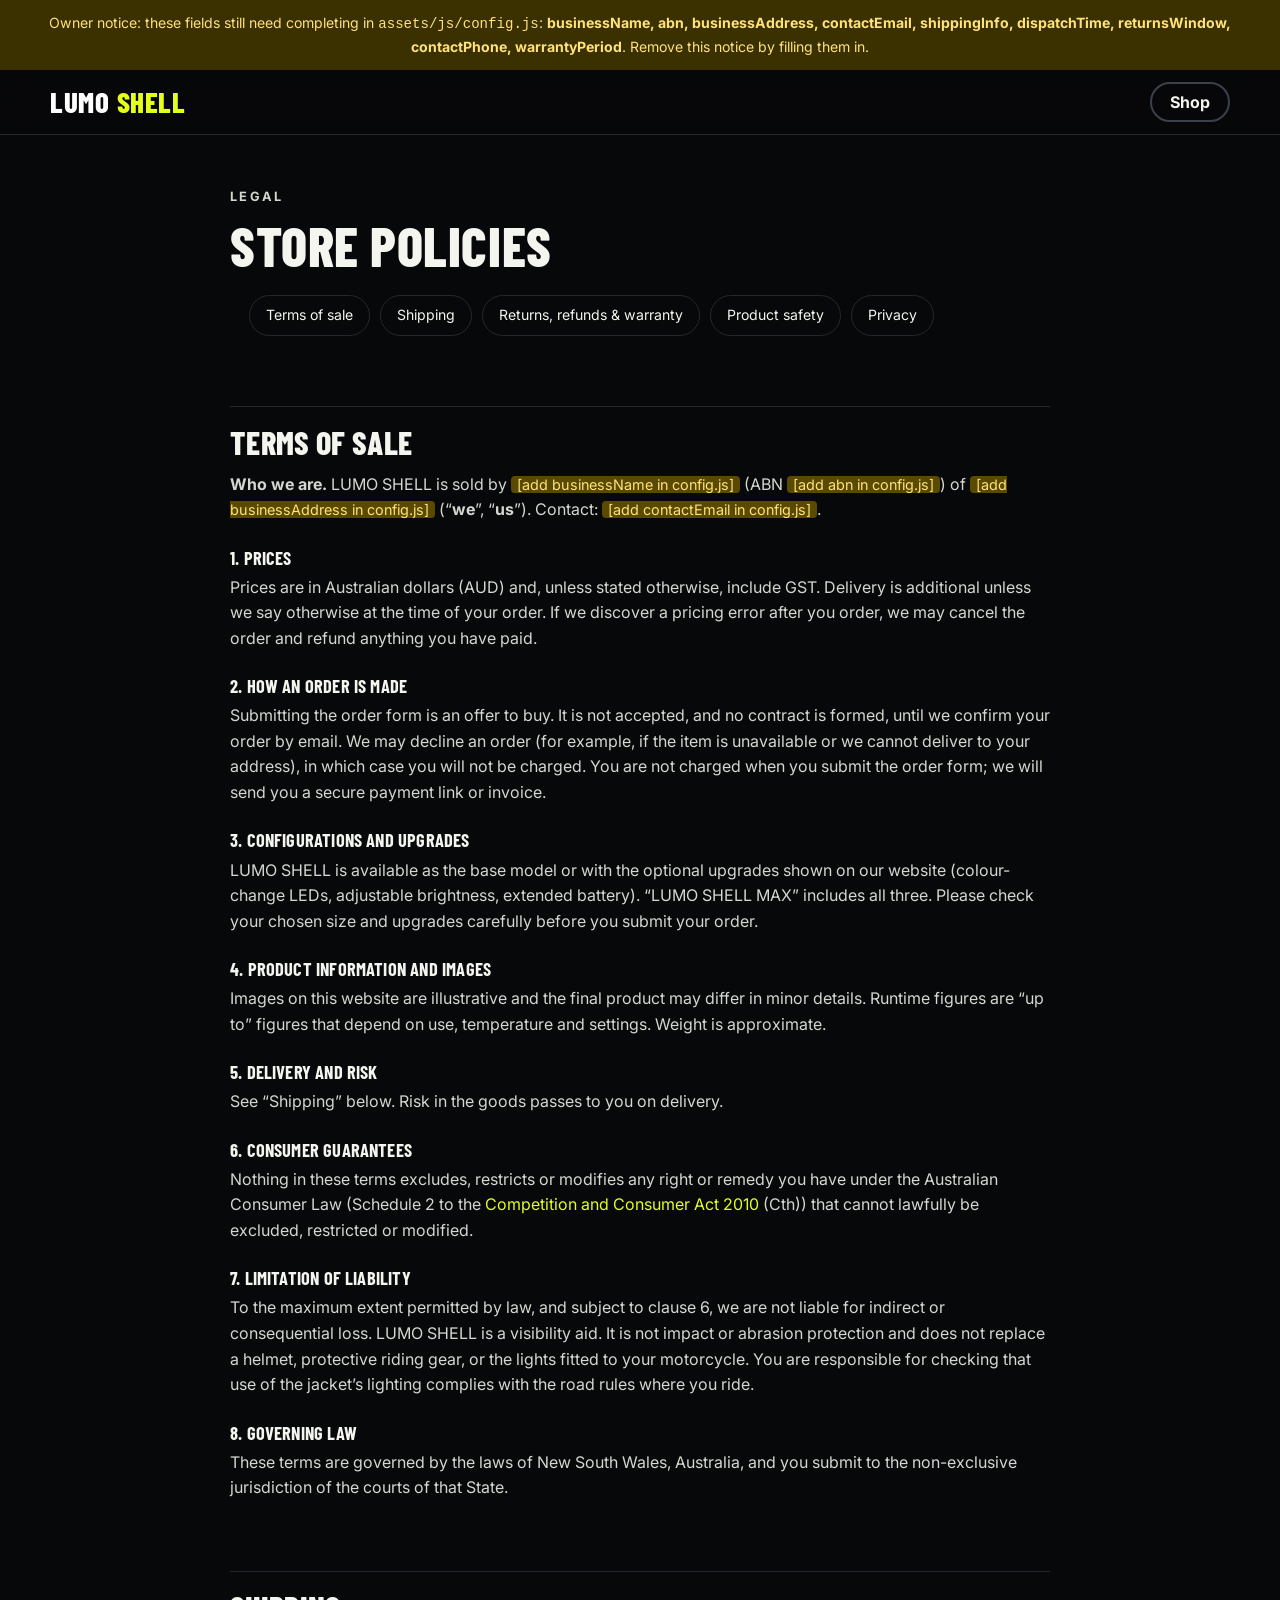
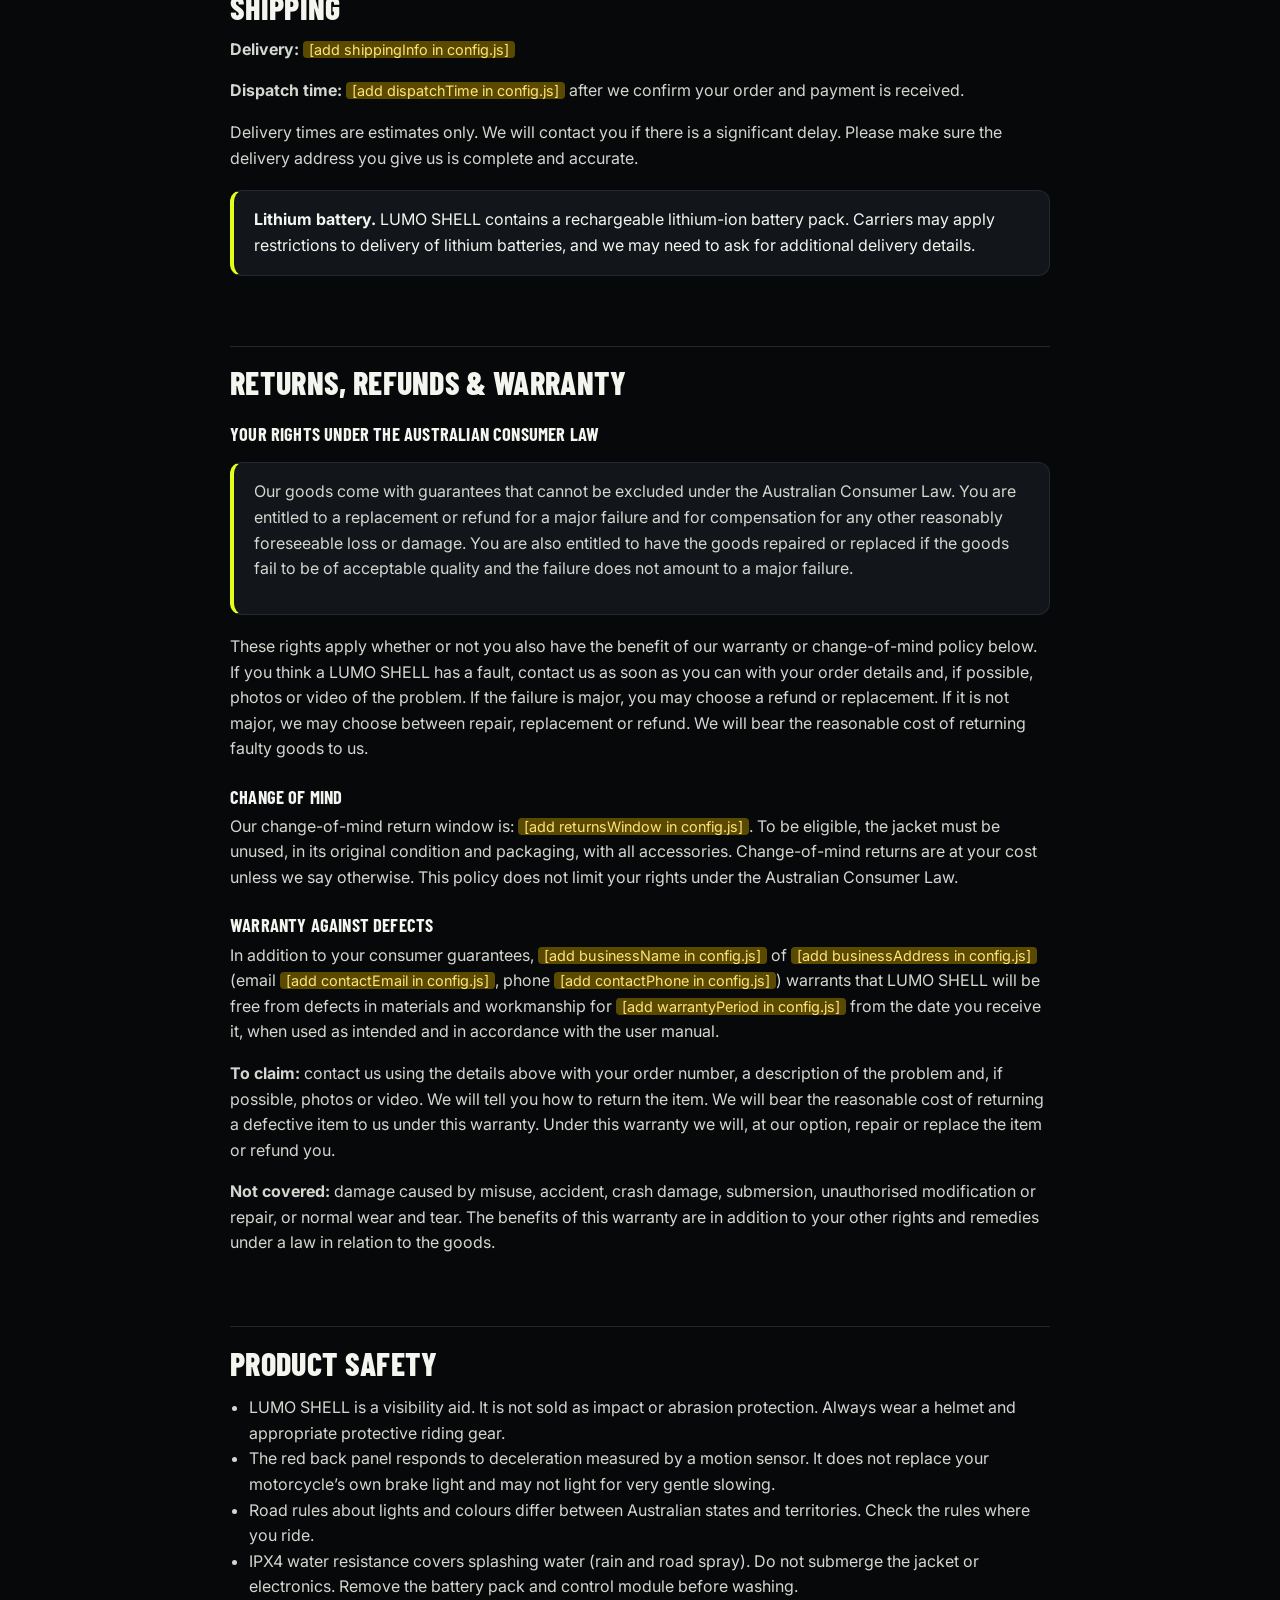
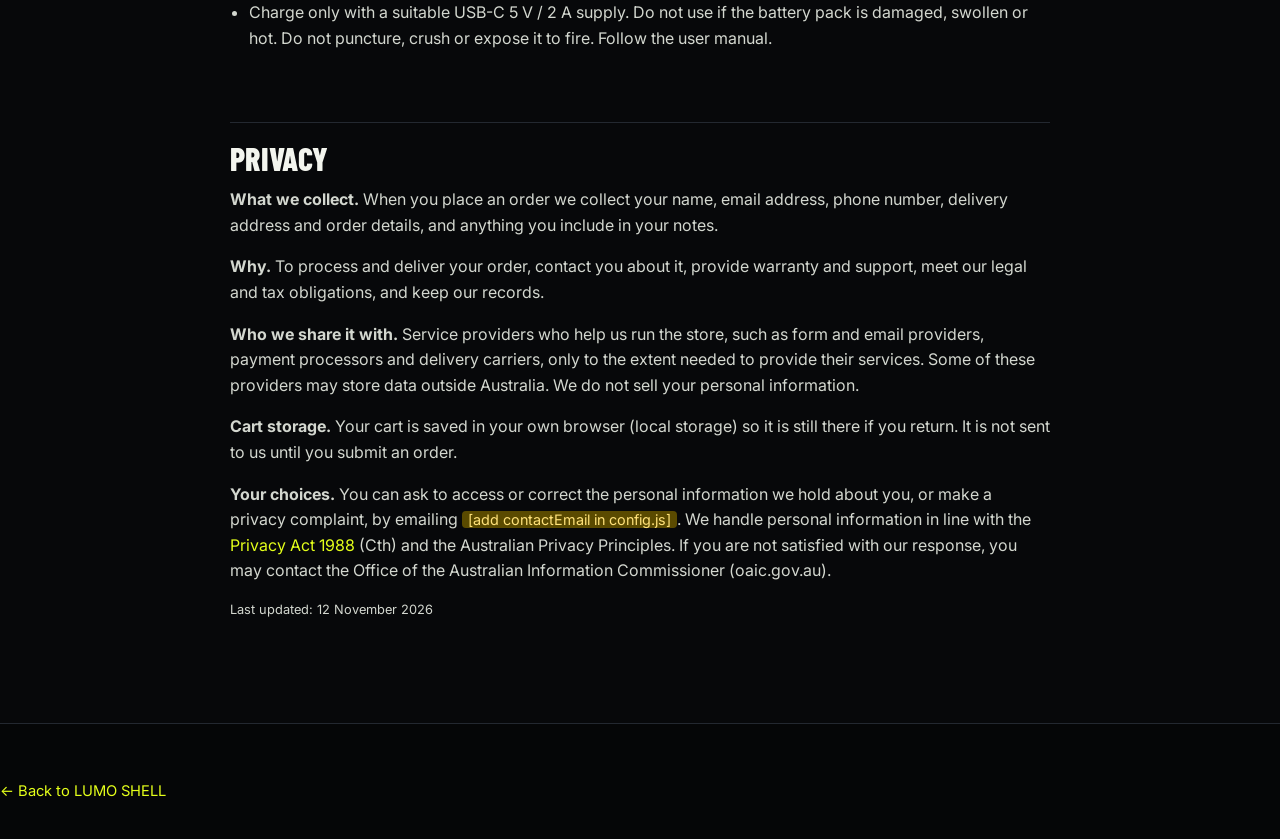
==== policies.html @ 3ea58b58 "Add LUMO SHELL storefront website Static site with hero, interactive brake-light demo, LED zone guid" ====
<!doctype html>
<html lang="en-AU">
<head>
  <meta charset="utf-8">
  <meta name="viewport" content="width=device-width, initial-scale=1">
  <title>Policies — LUMO SHELL</title>
  <meta name="description" content="Terms of sale, shipping, returns and warranty, and privacy policy for LUMO SHELL.">
  <meta name="theme-color" content="#07080a">
  <link rel="icon" href="data:image/svg+xml,%3Csvg xmlns='http://www.w3.org/2000/svg' viewBox='0 0 64 64'%3E%3Crect width='64' height='64' rx='14' fill='%2307080a'/%3E%3Cpath d='M20 12v32h24' fill='none' stroke='%23e4ff1a' stroke-width='9' stroke-linecap='square'/%3E%3C/svg%3E">
  <link rel="preconnect" href="https://fonts.googleapis.com">
  <link rel="preconnect" href="https://fonts.gstatic.com" crossorigin>
  <link href="https://fonts.googleapis.com/css2?family=Barlow+Condensed:wght@600;700;800&family=Inter:wght@400;500;600;700&display=swap" rel="stylesheet">
  <link rel="stylesheet" href="assets/css/style.css">
</head>
<body>
<!--
  OWNER NOTE (not shown to customers):
  These policies are a plain-English draft written to align with the Australian Consumer Law.
  Fill the highlighted fields in assets/js/config.js, then have a lawyer review them against your
  actual business (entity type, location, fulfilment, warranty, privacy obligations) before launch.
-->
<div class="draft-banner" id="draftBanner" hidden>
  Owner notice: these fields still need completing in <code>assets/js/config.js</code>: <strong id="draftList"></strong>. Remove this notice by filling them in.
</div>

<header class="site-header">
  <div class="wrap bar">
    <a class="logo" href="index.html" aria-label="LUMO SHELL home">LUMO<span>SHELL</span></a>
    <div class="bar-actions"><a class="btn btn-ghost" style="padding:10px 18px" href="index.html#models">Shop</a></div>
  </div>
</header>

<main class="doc">
  <div class="wrap narrow">
    <p class="eyebrow">Legal</p>
    <h1>Store policies</h1>
    <ul class="toc">
      <li><a href="#terms">Terms of sale</a></li>
      <li><a href="#shipping">Shipping</a></li>
      <li><a href="#returns">Returns, refunds &amp; warranty</a></li>
      <li><a href="#safety">Product safety</a></li>
      <li><a href="#privacy">Privacy</a></li>
    </ul>

    <!-- TERMS -------------------------------------------------------- -->
    <h2 id="terms">Terms of sale</h2>
    <p><strong>Who we are.</strong> LUMO SHELL is sold by <span data-cfg="businessName"></span> (ABN <span data-cfg="abn"></span>) of <span data-cfg="businessAddress"></span> (“<strong>we</strong>”, “<strong>us</strong>”). Contact: <span data-cfg="contactEmail"></span>.</p>

    <h3>1. Prices</h3>
    <p>Prices are in Australian dollars (AUD) and, unless stated otherwise, include GST. Delivery is additional unless we say otherwise at the time of your order. If we discover a pricing error after you order, we may cancel the order and refund anything you have paid.</p>

    <h3>2. How an order is made</h3>
    <p>Submitting the order form is an offer to buy. It is not accepted, and no contract is formed, until we confirm your order by email. We may decline an order (for example, if the item is unavailable or we cannot deliver to your address), in which case you will not be charged. You are not charged when you submit the order form; we will send you a secure payment link or invoice.</p>

    <h3>3. Configurations and upgrades</h3>
    <p>LUMO SHELL is available as the base model or with the optional upgrades shown on our website (colour-change LEDs, adjustable brightness, extended battery). “LUMO SHELL MAX” includes all three. Please check your chosen size and upgrades carefully before you submit your order.</p>

    <h3>4. Product information and images</h3>
    <p>Images on this website are illustrative and the final product may differ in minor details. Runtime figures are “up to” figures that depend on use, temperature and settings. Weight is approximate.</p>

    <h3>5. Delivery and risk</h3>
    <p>See “Shipping” below. Risk in the goods passes to you on delivery.</p>

    <h3>6. Consumer guarantees</h3>
    <p>Nothing in these terms excludes, restricts or modifies any right or remedy you have under the Australian Consumer Law (Schedule 2 to the <em>Competition and Consumer Act 2010</em> (Cth)) that cannot lawfully be excluded, restricted or modified.</p>

    <h3>7. Limitation of liability</h3>
    <p>To the maximum extent permitted by law, and subject to clause 6, we are not liable for indirect or consequential loss. LUMO SHELL is a visibility aid. It is not impact or abrasion protection and does not replace a helmet, protective riding gear, or the lights fitted to your motorcycle. You are responsible for checking that use of the jacket’s lighting complies with the road rules where you ride.</p>

    <h3>8. Governing law</h3>
    <p>These terms are governed by the laws of New South Wales, Australia, and you submit to the non-exclusive jurisdiction of the courts of that State.</p>

    <!-- SHIPPING ----------------------------------------------------- -->
    <h2 id="shipping">Shipping</h2>
    <p><strong>Delivery:</strong> <span data-cfg="shippingInfo"></span></p>
    <p><strong>Dispatch time:</strong> <span data-cfg="dispatchTime"></span> after we confirm your order and payment is received.</p>
    <p>Delivery times are estimates only. We will contact you if there is a significant delay. Please make sure the delivery address you give us is complete and accurate.</p>
    <div class="callout"><strong>Lithium battery.</strong> LUMO SHELL contains a rechargeable lithium-ion battery pack. Carriers may apply restrictions to delivery of lithium batteries, and we may need to ask for additional delivery details.</div>

    <!-- RETURNS ------------------------------------------------------ -->
    <h2 id="returns">Returns, refunds &amp; warranty</h2>

    <h3>Your rights under the Australian Consumer Law</h3>
    <div class="callout">
      <p>Our goods come with guarantees that cannot be excluded under the Australian Consumer Law. You are entitled to a replacement or refund for a major failure and for compensation for any other reasonably foreseeable loss or damage. You are also entitled to have the goods repaired or replaced if the goods fail to be of acceptable quality and the failure does not amount to a major failure.</p>
    </div>
    <p>These rights apply whether or not you also have the benefit of our warranty or change-of-mind policy below. If you think a LUMO SHELL has a fault, contact us as soon as you can with your order details and, if possible, photos or video of the problem. If the failure is major, you may choose a refund or replacement. If it is not major, we may choose between repair, replacement or refund. We will bear the reasonable cost of returning faulty goods to us.</p>

    <h3>Change of mind</h3>
    <p>Our change-of-mind return window is: <span data-cfg="returnsWindow"></span>. To be eligible, the jacket must be unused, in its original condition and packaging, with all accessories. Change-of-mind returns are at your cost unless we say otherwise. This policy does not limit your rights under the Australian Consumer Law.</p>

    <h3>Warranty against defects</h3>
    <p>In addition to your consumer guarantees, <span data-cfg="businessName"></span> of <span data-cfg="businessAddress"></span> (email <span data-cfg="contactEmail"></span>, phone <span data-cfg="contactPhone"></span>) warrants that LUMO SHELL will be free from defects in materials and workmanship for <span data-cfg="warrantyPeriod"></span> from the date you receive it, when used as intended and in accordance with the user manual.</p>
    <p><strong>To claim:</strong> contact us using the details above with your order number, a description of the problem and, if possible, photos or video. We will tell you how to return the item. We will bear the reasonable cost of returning a defective item to us under this warranty. Under this warranty we will, at our option, repair or replace the item or refund you.</p>
    <p><strong>Not covered:</strong> damage caused by misuse, accident, crash damage, submersion, unauthorised modification or repair, or normal wear and tear. The benefits of this warranty are in addition to your other rights and remedies under a law in relation to the goods.</p>

    <!-- SAFETY ------------------------------------------------------- -->
    <h2 id="safety">Product safety</h2>
    <ul>
      <li>LUMO SHELL is a visibility aid. It is not sold as impact or abrasion protection. Always wear a helmet and appropriate protective riding gear.</li>
      <li>The red back panel responds to deceleration measured by a motion sensor. It does not replace your motorcycle’s own brake light and may not light for very gentle slowing.</li>
      <li>Road rules about lights and colours differ between Australian states and territories. Check the rules where you ride.</li>
      <li>IPX4 water resistance covers splashing water (rain and road spray). Do not submerge the jacket or electronics. Remove the battery pack and control module before washing.</li>
      <li>Charge only with a suitable USB-C 5 V / 2 A supply. Do not use if the battery pack is damaged, swollen or hot. Do not puncture, crush or expose it to fire. Follow the user manual.</li>
    </ul>

    <!-- PRIVACY ------------------------------------------------------ -->
    <h2 id="privacy">Privacy</h2>
    <p><strong>What we collect.</strong> When you place an order we collect your name, email address, phone number, delivery address and order details, and anything you include in your notes.</p>
    <p><strong>Why.</strong> To process and deliver your order, contact you about it, provide warranty and support, meet our legal and tax obligations, and keep our records.</p>
    <p><strong>Who we share it with.</strong> Service providers who help us run the store, such as form and email providers, payment processors and delivery carriers, only to the extent needed to provide their services. Some of these providers may store data outside Australia. We do not sell your personal information.</p>
    <p><strong>Cart storage.</strong> Your cart is saved in your own browser (local storage) so it is still there if you return. It is not sent to us until you submit an order.</p>
    <p><strong>Your choices.</strong> You can ask to access or correct the personal information we hold about you, or make a privacy complaint, by emailing <span data-cfg="contactEmail"></span>. We handle personal information in line with the <em>Privacy Act 1988</em> (Cth) and the Australian Privacy Principles. If you are not satisfied with our response, you may contact the Office of the Australian Information Commissioner (oaic.gov.au).</p>
    <p class="fineprint">Last updated: 12 November 2026</p>
  </div>
</main>

<footer class="site-footer">
  <div class="wrap legal" style="border:0;margin:0;padding-top:0">
    <p><a href="index.html" style="display:inline;color:var(--fluoro)">← Back to LUMO SHELL</a></p>
  </div>
</footer>

<script src="assets/js/config.js"></script>
<script src="assets/js/policies.js"></script>
</body>
</html>
---- assets/css/style.css ----
/* LUMO SHELL — dark, fluoro-yellow brand */
:root {
  --bg: #07080a;
  --bg-2: #0d0f12;
  --surface: #12151a;
  --line: #232830;
  --text: #f3f5ee;
  --muted: #a0a7b0;
  --fluoro: #e4ff1a;
  --fluoro-dim: #b9d000;
  --brake: #ff3030;
  --radius: 14px;
  --wrap: 1180px;
  --display: 'Barlow Condensed', 'Arial Narrow', Impact, sans-serif;
  --body: 'Inter', system-ui, -apple-system, 'Segoe UI', Roboto, sans-serif;
  color-scheme: dark;
}
*, *::before, *::after { box-sizing: border-box; }
html { scroll-behavior: smooth; scroll-padding-top: 76px; }
@media (prefers-reduced-motion: reduce) { html { scroll-behavior: auto; } *, *::before, *::after { animation: none !important; transition: none !important; } }
body { margin: 0; background: var(--bg); color: var(--text); font: 400 16px/1.6 var(--body); -webkit-font-smoothing: antialiased; }
body.noscroll { overflow: hidden; }
img { max-width: 100%; height: auto; display: block; }
a { color: var(--fluoro); }
h1, h2, h3, h4 { font-family: var(--display); text-transform: uppercase; letter-spacing: .01em; line-height: 1.02; margin: 0 0 .4em; font-weight: 800; }
h1 { font-size: clamp(2.4rem, 6vw, 4.4rem); }
.hero h1 .hl { display: block; white-space: nowrap; }
@media (max-width: 420px) { .hero h1 .hl { white-space: normal; } }
h2 { font-size: clamp(2rem, 4.6vw, 3.2rem); }
h3 { font-size: 1.35rem; font-weight: 700; }
p { margin: 0 0 1em; }
.wrap { width: min(var(--wrap), 100% - 32px); margin-inline: auto; }
.narrow { width: min(820px, 100% - 32px); }
.center { text-align: center; }
.skip { position: absolute; left: -999px; top: 0; background: var(--fluoro); color: #000; padding: 10px 14px; z-index: 100; }
.skip:focus { left: 8px; top: 8px; }
:focus-visible { outline: 3px solid var(--fluoro); outline-offset: 3px; }
.hl, .red { color: var(--fluoro); }
.red { color: var(--brake); }
em { font-style: normal; color: var(--fluoro); }
.todo { background: #5a4a00; color: #ffe27a; padding: 0 6px; border-radius: 4px; font-size: .9em; }

/* announcement */
.announce { background: var(--fluoro); color: #0a0b00; text-align: center; font-size: .82rem; font-weight: 600; padding: 7px 12px; }
.dot-live { display: inline-block; width: 8px; height: 8px; border-radius: 50%; background: #0a0b00; margin-right: 8px; animation: pulse 1.6s infinite; }
@keyframes pulse { 50% { opacity: .25; } }

/* header */
.site-header { position: sticky; top: 0; z-index: 40; background: rgba(7, 8, 10, .86); backdrop-filter: blur(12px); border-bottom: 1px solid var(--line); }
.bar { display: flex; align-items: center; justify-content: space-between; gap: 16px; height: 64px; }
.logo { font: 800 1.8rem/1 var(--display); letter-spacing: .02em; color: #fff; text-decoration: none; text-transform: uppercase; }
.logo span { color: var(--fluoro); margin-left: .25em; }
.nav { display: flex; gap: 24px; }
.nav a { color: var(--text); text-decoration: none; font-size: .92rem; font-weight: 500; opacity: .85; }
.nav a:hover { opacity: 1; color: var(--fluoro); }
.bar-actions { display: flex; align-items: center; gap: 6px; }
.cart-btn, .menu-btn, .icon-btn { background: none; border: 0; color: var(--text); cursor: pointer; position: relative; padding: 10px; border-radius: 10px; }
.cart-btn:hover, .icon-btn:hover { color: var(--fluoro); }
.cart-count { position: absolute; top: 2px; right: 0; min-width: 18px; height: 18px; border-radius: 9px; background: var(--muted); color: #000; font-size: .72rem; font-weight: 700; display: grid; place-items: center; padding: 0 4px; }
.cart-count.on { background: var(--fluoro); }
.menu-btn { display: none; width: 44px; height: 44px; }
.menu-btn span { display: block; height: 2px; background: currentColor; margin: 5px 8px; transition: transform .2s; }
@media (max-width: 860px) {
  .menu-btn { display: block; }
  .nav { position: absolute; top: 64px; left: 0; right: 0; background: var(--bg); border-bottom: 1px solid var(--line); flex-direction: column; gap: 0; padding: 8px 16px 16px; display: none; }
  .nav.open { display: flex; }
  .nav a { padding: 14px 0; border-bottom: 1px solid var(--line); font-size: 1rem; }
}

/* buttons */
.btn { display: inline-flex; align-items: center; justify-content: center; gap: .5em; font: 700 1rem/1 var(--body); padding: 16px 28px; border-radius: 999px; border: 2px solid transparent; cursor: pointer; text-decoration: none; transition: transform .15s, box-shadow .15s, background .15s; text-align: center; }
.btn:hover { transform: translateY(-2px); }
.btn:disabled { opacity: .45; cursor: not-allowed; transform: none; }
.btn-primary { background: var(--fluoro); color: #0a0b00; box-shadow: 0 0 0 0 rgba(228, 255, 26, .5); }
.btn-primary:hover { box-shadow: 0 8px 30px rgba(228, 255, 26, .35); }
.btn-ghost { border-color: #3a414b; color: var(--text); background: transparent; }
.btn-ghost:hover { border-color: var(--fluoro); color: var(--fluoro); }
.btn-brake { background: var(--brake); color: #fff; min-width: 220px; touch-action: manipulation; user-select: none; -webkit-user-select: none; -webkit-touch-callout: none; }
.btn-brake:active { transform: scale(.97); box-shadow: 0 0 40px rgba(255, 48, 48, .6); }
.block { display: flex; width: 100%; }

/* sections */
.section { padding: clamp(64px, 9vw, 120px) 0; }
.section.tight { padding: 40px 0; }
.section.alt { background: var(--bg-2); border-block: 1px solid var(--line); }
.section-head { max-width: 760px; margin-bottom: 44px; }
.eyebrow { color: var(--fluoro); font: 700 .8rem/1 var(--body); letter-spacing: .18em; text-transform: uppercase; margin-bottom: 14px; }
.sub { color: var(--muted); font-size: 1.1rem; }
.lead { font-size: 1.2rem; color: #d7dbd0; max-width: 560px; }
.fineprint { font-size: .8rem; color: var(--muted); }

/* hero */
.hero { padding: clamp(36px, 6vw, 80px) 0 clamp(48px, 7vw, 90px); background: radial-gradient(1000px 520px at 78% 20%, rgba(228, 255, 26, .12), transparent 60%), radial-gradient(700px 400px at 10% 90%, rgba(255, 48, 48, .08), transparent 60%); }
.hero-grid { display: grid; grid-template-columns: 1.05fr 1fr; gap: clamp(24px, 5vw, 64px); align-items: center; }
.cta-row { display: flex; flex-wrap: wrap; gap: 12px; margin: 28px 0; }
.hero-points { list-style: none; padding: 0; margin: 0; display: flex; flex-wrap: wrap; gap: 8px 22px; color: var(--muted); font-size: .9rem; }
.hero-points b { color: var(--fluoro); font: 800 1.35rem var(--display); margin-right: 4px; }
.hero-media { margin: 0; position: relative; border-radius: 22px; overflow: hidden; border: 1px solid var(--line); box-shadow: 0 0 80px rgba(228, 255, 26, .12); }
.hero-media figcaption { position: absolute; left: 12px; bottom: 10px; font-size: .7rem; color: #fff; background: rgba(0, 0, 0, .55); padding: 3px 9px; border-radius: 99px; }
@media (max-width: 860px) { .hero-grid { grid-template-columns: 1fr; } }

.statement { text-align: center; max-width: 840px; font: 600 clamp(1.3rem, 3vw, 1.9rem)/1.35 var(--body); }
.statement p { margin: 0; }
.statement strong { color: var(--fluoro); }

/* how it works */
.how-grid { display: grid; grid-template-columns: 1fr 1fr; gap: clamp(28px, 5vw, 64px); align-items: center; }
.demo { text-align: center; }
.demo-stage { position: relative; aspect-ratio: 380 / 370; max-width: 520px; margin: 0 auto 20px; background: #000; border: 1px solid var(--line); border-radius: 20px; overflow: hidden; transition: box-shadow .3s, border-color .3s; }
.demo-stage .layer { position: absolute; inset: 0; width: 100%; height: 100%; object-fit: cover; transition: opacity .35s; }
.demo-stage .brake { opacity: 0; }
.demo-stage.braking { border-color: var(--brake); box-shadow: 0 0 70px rgba(255, 48, 48, .45); }
.demo-stage.braking .brake { opacity: 1; }
.demo-stage.braking .base { opacity: 0; }
.demo-status { position: absolute; left: 12px; bottom: 12px; right: 12px; display: flex; align-items: center; gap: 8px; background: rgba(0, 0, 0, .72); border: 1px solid #2b313a; border-radius: 99px; padding: 7px 14px; font-size: .82rem; text-align: left; }
.demo-status .dot { width: 10px; height: 10px; border-radius: 50%; background: var(--fluoro); flex: none; }
.demo-stage.braking .dot { background: var(--brake); box-shadow: 0 0 10px var(--brake); }
.demo-hint { font-size: .82rem; color: var(--muted); margin: 12px 0 0; }
.steps { list-style: none; margin: 0; padding: 0; display: grid; gap: 14px; }
.steps li { display: flex; gap: 16px; background: var(--surface); border: 1px solid var(--line); border-radius: var(--radius); padding: 18px 20px; }
.steps .n { flex: none; width: 40px; height: 40px; border-radius: 50%; background: var(--fluoro); color: #000; font: 800 1.3rem/40px var(--display); text-align: center; }
.steps li:nth-child(3) .n { background: var(--brake); color: #fff; }
.steps h3 { margin: 0 0 2px; }
.steps p { margin: 0; color: var(--muted); font-size: .95rem; }
.fineprint.center { margin-top: 26px; }
@media (max-width: 860px) { .how-grid { grid-template-columns: 1fr; } }

/* band */
.band { position: relative; min-height: 440px; display: grid; align-items: end; overflow: hidden; border-block: 1px solid var(--line); }
.band img { position: absolute; inset: 0; width: 100%; height: 100%; object-fit: cover; object-position: 50% 35%; }
.band::after { content: ''; position: absolute; inset: 0; background: linear-gradient(180deg, rgba(7, 8, 10, .1) 20%, rgba(7, 8, 10, .92) 100%); }
.band-copy { position: relative; z-index: 1; padding: 0 0 40px; }

/* zones */
.zones-grid { display: grid; grid-template-columns: 1.3fr 1fr; gap: clamp(24px, 4vw, 56px); align-items: start; }
.zone-imgs { display: grid; grid-template-columns: 1fr 1fr; gap: 14px; }
.zone-imgs figure { margin: 0; background: #000; border: 1px solid var(--line); border-radius: var(--radius); overflow: hidden; position: relative; }
.zone-imgs figcaption { position: absolute; top: 8px; left: 10px; font: 700 .72rem var(--body); letter-spacing: .14em; text-transform: uppercase; color: var(--muted); }
.zone-imgs .side { grid-column: 1 / -1; max-width: 220px; justify-self: center; }
.zone-key { list-style: none; margin: 0; padding: 0; display: grid; gap: 10px; }
.zone-key li { display: flex; gap: 14px; align-items: flex-start; padding: 12px 14px; background: var(--surface); border: 1px solid var(--line); border-radius: 12px; }
.zone-key b { flex: none; width: 30px; height: 30px; border-radius: 50%; background: #000; border: 2px solid var(--fluoro); color: var(--fluoro); display: grid; place-items: center; font-size: .85rem; }
.zone-key strong { display: block; line-height: 1.25; }
.zone-key span { color: var(--muted); font-size: .88rem; }
@media (max-width: 900px) { .zones-grid { grid-template-columns: 1fr; } }

/* features */
.feature-grid { display: grid; grid-template-columns: repeat(3, 1fr); gap: 16px; }
.feature-grid article { background: var(--surface); border: 1px solid var(--line); border-radius: var(--radius); padding: 24px; border-top: 3px solid var(--fluoro); }
.feature-grid p { margin: 0; color: var(--muted); font-size: .95rem; }
@media (max-width: 900px) { .feature-grid { grid-template-columns: 1fr 1fr; } }
@media (max-width: 600px) { .feature-grid { grid-template-columns: 1fr; } }

/* models */
.preset-row { display: grid; grid-template-columns: 1fr 1fr; gap: 16px; margin-bottom: 24px; }
.preset { text-align: left; background: var(--surface); color: var(--text); border: 2px solid var(--line); border-radius: 18px; padding: 26px; cursor: pointer; font: inherit; transition: border-color .2s, transform .2s, box-shadow .2s; position: relative; }
.preset:hover { transform: translateY(-3px); }
.preset.on { border-color: var(--fluoro); box-shadow: 0 0 40px rgba(228, 255, 26, .14); }
.preset-tag { display: inline-block; font: 700 .7rem var(--body); letter-spacing: .15em; text-transform: uppercase; color: #000; background: var(--muted); padding: 4px 10px; border-radius: 99px; }
.preset.max .preset-tag, .preset.on .preset-tag { background: var(--fluoro); }
.preset strong { display: block; font: 800 2rem/1.1 var(--display); text-transform: uppercase; margin: 14px 0 2px; }
.preset-price { display: block; font: 800 2.6rem/1 var(--display); color: var(--fluoro); margin-bottom: 14px; }
.preset ul { list-style: none; margin: 0; padding: 0; color: var(--muted); font-size: .92rem; }
.preset li::before { content: '✓ '; color: var(--fluoro); font-weight: 700; }
@media (max-width: 700px) { .preset-row { grid-template-columns: 1fr; } }

.config { display: grid; grid-template-columns: 1.4fr 1fr; gap: 24px; align-items: start; }
.config-main, .config-summary { background: var(--surface); border: 1px solid var(--line); border-radius: 18px; padding: 26px; }
.config-summary { position: sticky; top: 84px; }
.config-summary img { border-radius: 12px; margin-bottom: 14px; background: #000; height: 190px; width: 100%; object-fit: cover; object-position: 50% 30%; }
.upgrades { border: 0; padding: 0; margin: 0 0 20px; }
.upgrades legend { font: 700 .8rem var(--body); letter-spacing: .14em; text-transform: uppercase; color: var(--muted); padding: 0; margin-bottom: 10px; }
.up { display: flex; align-items: center; gap: 14px; padding: 14px 16px; border: 1px solid var(--line); border-radius: 12px; margin-bottom: 10px; cursor: pointer; transition: border-color .2s, background .2s; }
.up:has(input:checked) { border-color: var(--fluoro); background: rgba(228, 255, 26, .06); }
.up input { width: 22px; height: 22px; accent-color: var(--fluoro); flex: none; }
.up-body { flex: 1; }
.up-body strong { display: block; }
.up-body small { color: var(--muted); font-size: .84rem; }
.up-price { font-weight: 700; color: var(--fluoro); white-space: nowrap; }
.field { display: flex; flex-wrap: wrap; align-items: center; gap: 12px; }
.field label { font: 700 .8rem var(--body); letter-spacing: .14em; text-transform: uppercase; color: var(--muted); width: 100%; }
select, input:not([type=checkbox]), textarea { background: #0a0c0f; color: var(--text); border: 1px solid #333a45; border-radius: 10px; padding: 12px 14px; font: inherit; width: 100%; }
.field select { width: auto; min-width: 120px; }
.small-link { font-size: .85rem; }
.cs-name { font: 800 1.6rem/1.1 var(--display); text-transform: uppercase; margin: 0 0 2px; }
.cs-meta { color: var(--muted); font-size: .88rem; margin-bottom: 14px; }
.cs-qty { display: flex; align-items: center; gap: 12px; margin-bottom: 14px; }
.cs-qty input { width: 80px; }
.cs-qty label { font: 700 .8rem var(--body); letter-spacing: .14em; text-transform: uppercase; color: var(--muted); }
.cs-price { font: 800 2.6rem/1 var(--display); color: var(--fluoro); margin-bottom: 14px; }
@media (max-width: 900px) { .config { grid-template-columns: 1fr; } .config-summary { position: static; } }

/* specs */
.specs-grid { display: grid; grid-template-columns: 1.2fr 1fr; gap: clamp(24px, 4vw, 56px); align-items: start; }
.specs { margin: 0; border: 1px solid var(--line); border-radius: var(--radius); overflow: hidden; }
.specs div { display: grid; grid-template-columns: 170px 1fr; gap: 16px; padding: 14px 20px; border-bottom: 1px solid var(--line); background: var(--surface); }
.specs div:last-child { border-bottom: 0; }
.specs dt { color: var(--muted); font-size: .88rem; }
.specs dd { margin: 0; font-weight: 500; }
.electronics { margin: 0 0 24px; }
.electronics img { border-radius: var(--radius); border: 1px solid var(--line); }
.electronics figcaption { font-size: .78rem; color: var(--muted); margin-top: 6px; }
.tick { list-style: none; padding: 0; margin: 0 0 14px; }
.tick li::before { content: '✓'; color: var(--fluoro); font-weight: 800; margin-right: 10px; }
@media (max-width: 900px) { .specs-grid { grid-template-columns: 1fr; } .specs div { grid-template-columns: 1fr; gap: 2px; } }

/* safety / faq */
.safety { display: grid; gap: 14px; }
.safety article { padding: 22px 24px; border: 1px solid var(--line); border-left: 4px solid var(--fluoro); background: var(--surface); border-radius: 12px; }
.safety h3 { margin-bottom: 6px; }
.safety p { margin: 0; color: #cfd4cb; }
.faq details { border-bottom: 1px solid var(--line); }
.faq summary { cursor: pointer; padding: 20px 36px 20px 0; font-weight: 600; font-size: 1.05rem; list-style: none; position: relative; }
.faq summary::-webkit-details-marker { display: none; }
.faq summary::after { content: '+'; position: absolute; right: 4px; top: 50%; transform: translateY(-50%); font-size: 1.6rem; color: var(--fluoro); transition: transform .2s; }
.faq details[open] summary::after { transform: translateY(-50%) rotate(45deg); }
.faq details p { color: var(--muted); padding-bottom: 20px; margin: 0; }

.cta-final { background: radial-gradient(800px 360px at 50% 100%, rgba(228, 255, 26, .16), transparent 70%); text-align: center; }

/* footer */
.site-footer { border-top: 1px solid var(--line); padding: 56px 0 24px; background: #050607; }
.foot-grid { display: grid; grid-template-columns: 1.4fr 1fr 1fr 1.2fr; gap: 32px; }
.site-footer h4 { font: 700 .8rem var(--body); letter-spacing: .16em; color: var(--muted); }
.site-footer a:not(.logo) { display: block; color: var(--text); text-decoration: none; padding: 4px 0; font-size: .92rem; }
.site-footer a:hover { color: var(--fluoro); }
.legal { border-top: 1px solid var(--line); margin-top: 36px; padding-top: 20px; color: var(--muted); font-size: .78rem; }
@media (max-width: 800px) { .foot-grid { grid-template-columns: 1fr 1fr; } }

/* cart drawer */
.scrim { position: fixed; inset: 0; background: rgba(0, 0, 0, .65); z-index: 60; }
.drawer { position: fixed; top: 0; right: 0; bottom: 0; width: min(420px, 100%); background: var(--bg-2); border-left: 1px solid var(--line); z-index: 70; display: flex; flex-direction: column; transform: translateX(100%); transition: transform .3s; visibility: hidden; }
.drawer.open { transform: none; visibility: visible; }
.drawer-head, .dlg-head { display: flex; align-items: center; justify-content: space-between; padding: 18px 22px; border-bottom: 1px solid var(--line); }
.drawer-head h2, .dlg-head h2 { margin: 0; font-size: 1.7rem; }
.drawer-body { flex: 1; overflow: auto; padding: 18px 22px; }
.drawer-foot, .dlg-foot { padding: 18px 22px; border-top: 1px solid var(--line); background: var(--surface); }
.row { display: flex; justify-content: space-between; align-items: baseline; margin-bottom: 8px; }
.row strong { font: 800 1.6rem var(--display); color: var(--fluoro); text-align: right; }
.dlg-foot .row { gap: 12px; align-items: center; }
.dlg-foot .row strong { font-size: 1.25rem; }
.dlg-foot .btn { margin-top: 10px; }
.empty { color: var(--muted); }
.line { display: flex; justify-content: space-between; gap: 12px; padding: 14px 0; border-bottom: 1px solid var(--line); }
.line-info small { display: block; color: var(--muted); font-size: .82rem; margin: 2px 0 8px; }
.line-price { font-weight: 700; white-space: nowrap; }
.qty-ctl { display: flex; align-items: center; gap: 10px; }
.qty-ctl button { width: 30px; height: 30px; border-radius: 8px; border: 1px solid #333a45; background: transparent; color: var(--text); cursor: pointer; font-size: 1rem; }
.qty-ctl .rm { width: auto; border: 0; color: var(--muted); font-size: .8rem; text-decoration: underline; padding: 0 6px; }

/* checkout dialog */
.dlg { width: min(640px, calc(100% - 24px)); max-height: calc(100dvh - 24px); padding: 0; border: 1px solid var(--line); border-radius: 18px; background: var(--bg-2); color: var(--text); }
.dlg::backdrop { background: rgba(0, 0, 0, .75); }
.dlg form { display: flex; flex-direction: column; max-height: calc(100dvh - 24px); }
.dlg-body { overflow: auto; padding: 18px 22px; display: grid; gap: 12px; }
.dlg-body label { display: grid; gap: 6px; font-size: .8rem; color: var(--muted); font-weight: 600; }
.dlg-body label.check { display: flex; gap: 10px; font-weight: 400; font-size: .85rem; align-items: flex-start; }
.dlg-body label.check input { width: 20px; height: 20px; accent-color: var(--fluoro); flex: none; margin-top: 2px; }
.grid2 { display: grid; grid-template-columns: 1fr 1fr; gap: 12px; }
.grid3 { display: grid; grid-template-columns: 1.4fr 1fr 1fr; gap: 12px; }
@media (max-width: 520px) { .grid2, .grid3 { grid-template-columns: 1fr; } }
.order-lines { border: 1px solid var(--line); border-radius: 12px; padding: 4px 14px; background: var(--surface); }
.ol { display: flex; justify-content: space-between; gap: 12px; padding: 10px 0; border-bottom: 1px solid var(--line); font-size: .9rem; }
.ol:last-child { border: 0; }
.ol small { color: var(--muted); }
.form-error { color: #ff8a8a; background: rgba(255, 48, 48, .1); border: 1px solid rgba(255, 48, 48, .4); border-radius: 10px; padding: 10px 14px; margin: 0; font-size: .9rem; }

/* policies page */
.doc { padding: 56px 0 90px; }
.doc h1 { font-size: clamp(2.2rem, 5vw, 3.4rem); }
.doc h2 { margin-top: 2.2em; font-size: 2rem; padding-top: .6em; border-top: 1px solid var(--line); }
.doc h3 { margin-top: 1.4em; font-size: 1.15rem; }
.doc p, .doc li { color: #d3d7cf; }
.doc ul { padding-left: 1.2em; }
.doc .callout { background: var(--surface); border: 1px solid var(--line); border-left: 4px solid var(--fluoro); border-radius: 12px; padding: 16px 20px; margin: 1.2em 0; }
.draft-banner { background: #3a3000; color: #ffe27a; padding: 12px 16px; text-align: center; font-size: .88rem; }
.toc { display: flex; flex-wrap: wrap; gap: 10px; margin: 20px 0 0; padding: 0; list-style: none; }
.toc a { display: block; padding: 8px 16px; border: 1px solid var(--line); border-radius: 99px; text-decoration: none; font-size: .88rem; color: var(--text); }
.toc a:hover { border-color: var(--fluoro); color: var(--fluoro); }

/* reveal */
.rv { opacity: 0; transform: translateY(18px); transition: opacity .6s ease, transform .6s ease; }
.rv.in { opacity: 1; transform: none; }
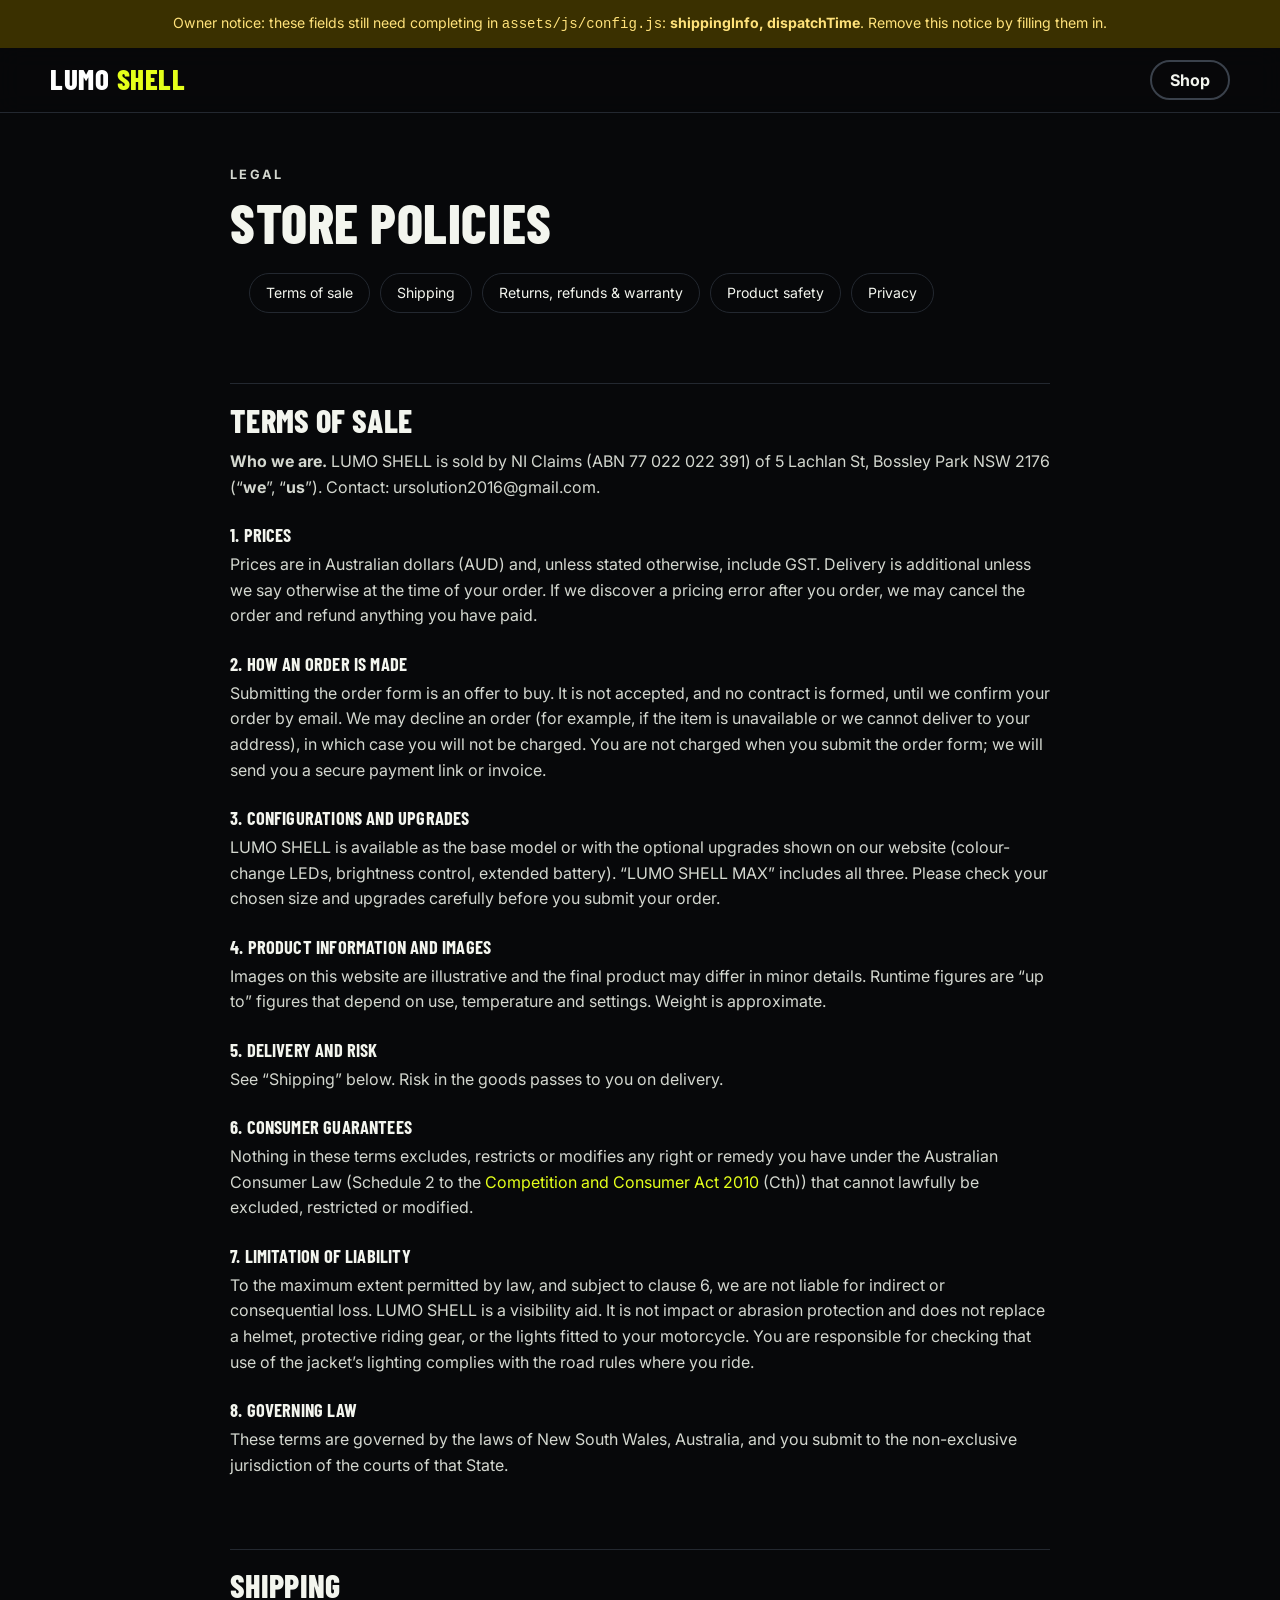
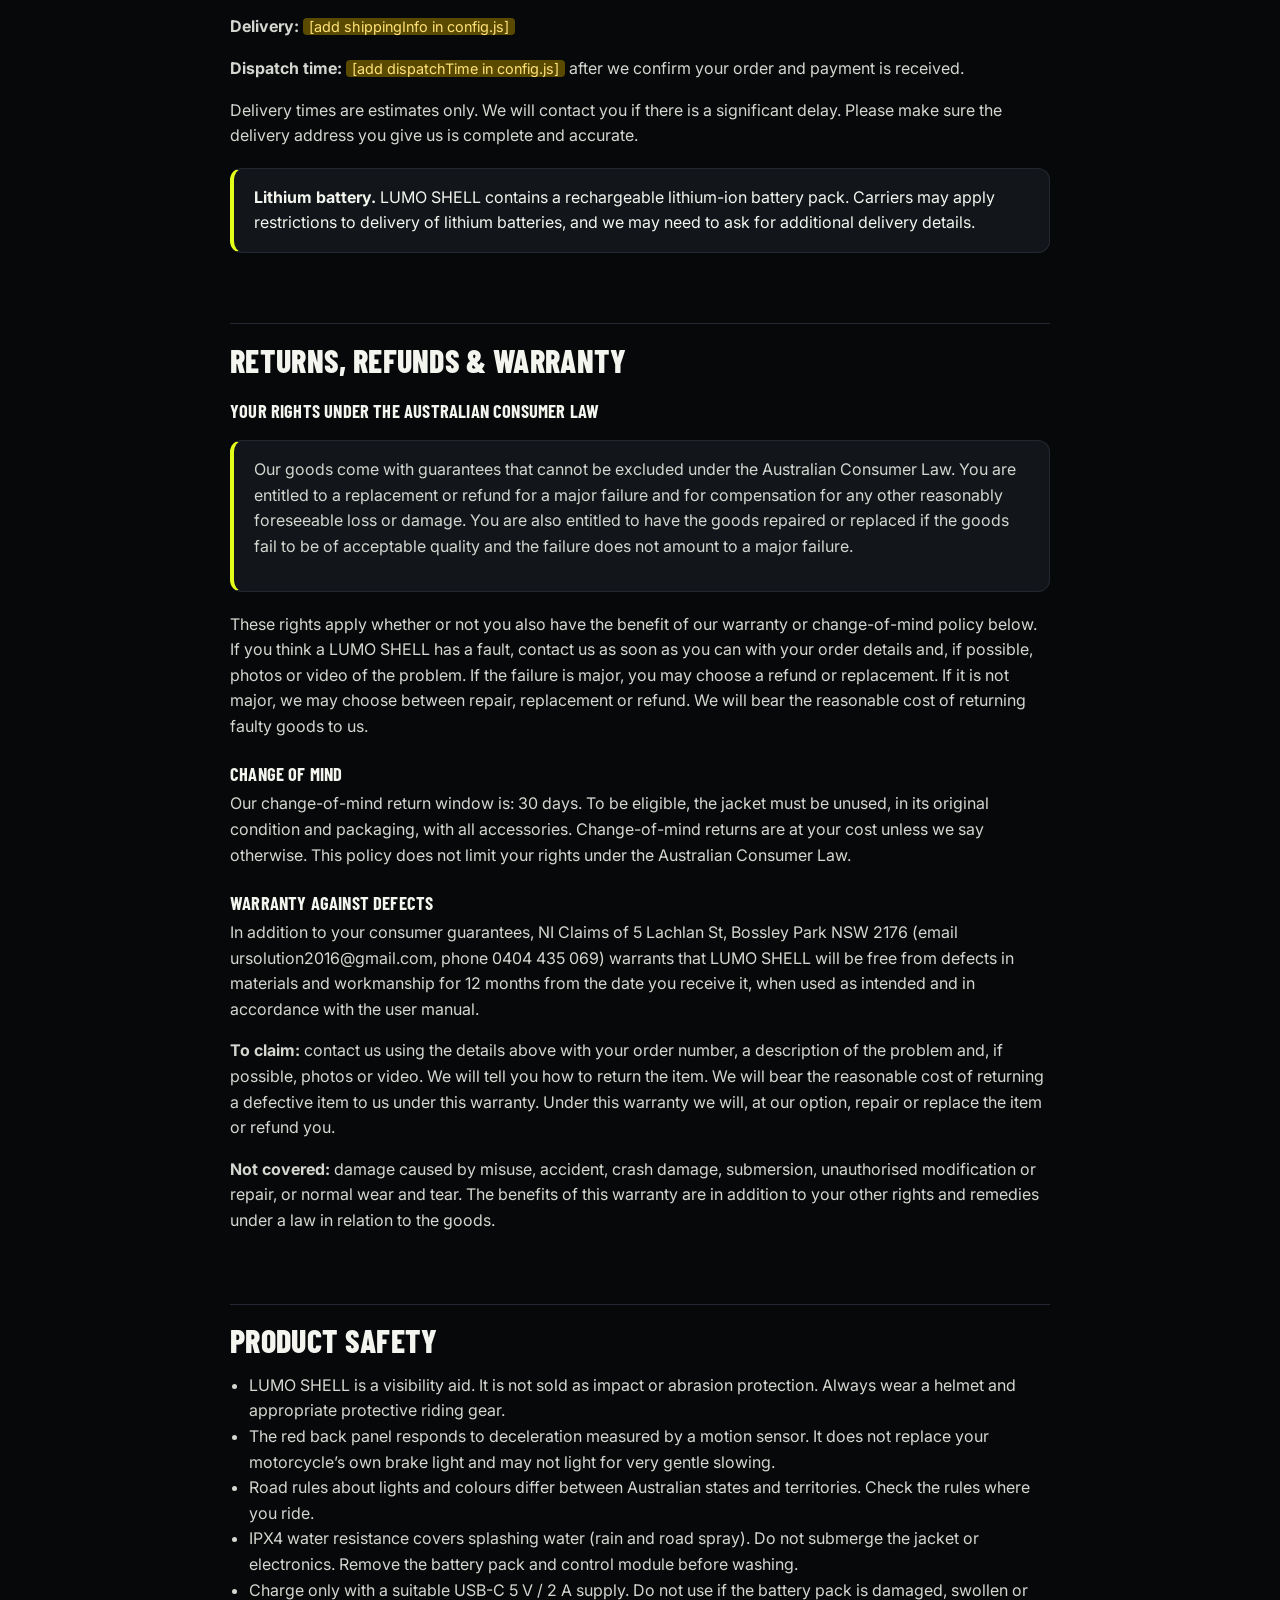
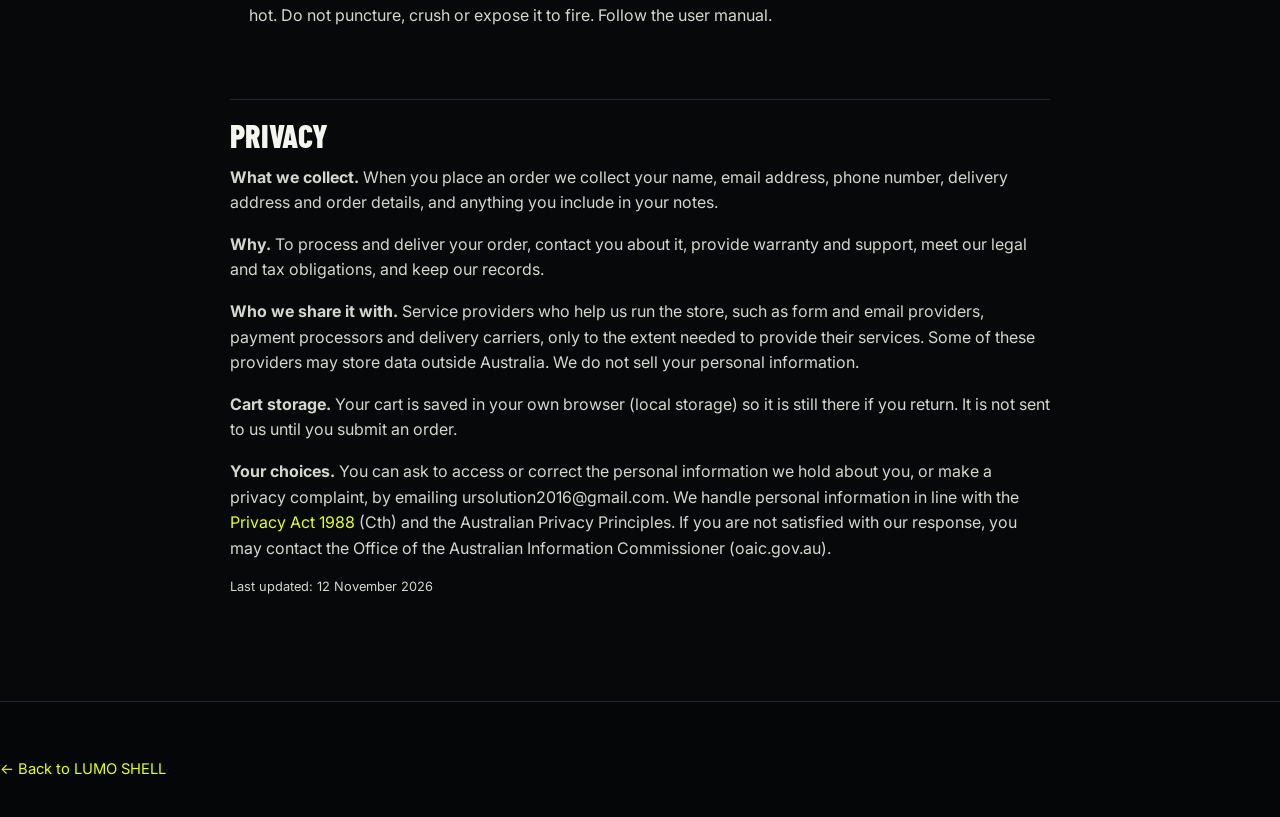
==== commit 3f8c871c: "Set tiered upgrade pricing, business name, warranty and returns Co-Authored-By: Claude Fable 5.2 <no" ====
--- a/policies.html
+++ b/policies.html
@@ -53,7 +53,7 @@
     <p>Submitting the order form is an offer to buy. It is not accepted, and no contract is formed, until we confirm your order by email. We may decline an order (for example, if the item is unavailable or we cannot deliver to your address), in which case you will not be charged. You are not charged when you submit the order form; we will send you a secure payment link or invoice.</p>
 
     <h3>3. Configurations and upgrades</h3>
-    <p>LUMO SHELL is available as the base model or with the optional upgrades shown on our website (colour-change LEDs, adjustable brightness, extended battery). “LUMO SHELL MAX” includes all three. Please check your chosen size and upgrades carefully before you submit your order.</p>
+    <p>LUMO SHELL is available as the base model or with the optional upgrades shown on our website (colour-change LEDs, brightness control, extended battery). “LUMO SHELL MAX” includes all three. Please check your chosen size and upgrades carefully before you submit your order.</p>
 
     <h3>4. Product information and images</h3>
     <p>Images on this website are illustrative and the final product may differ in minor details. Runtime figures are “up to” figures that depend on use, temperature and settings. Weight is approximate.</p>
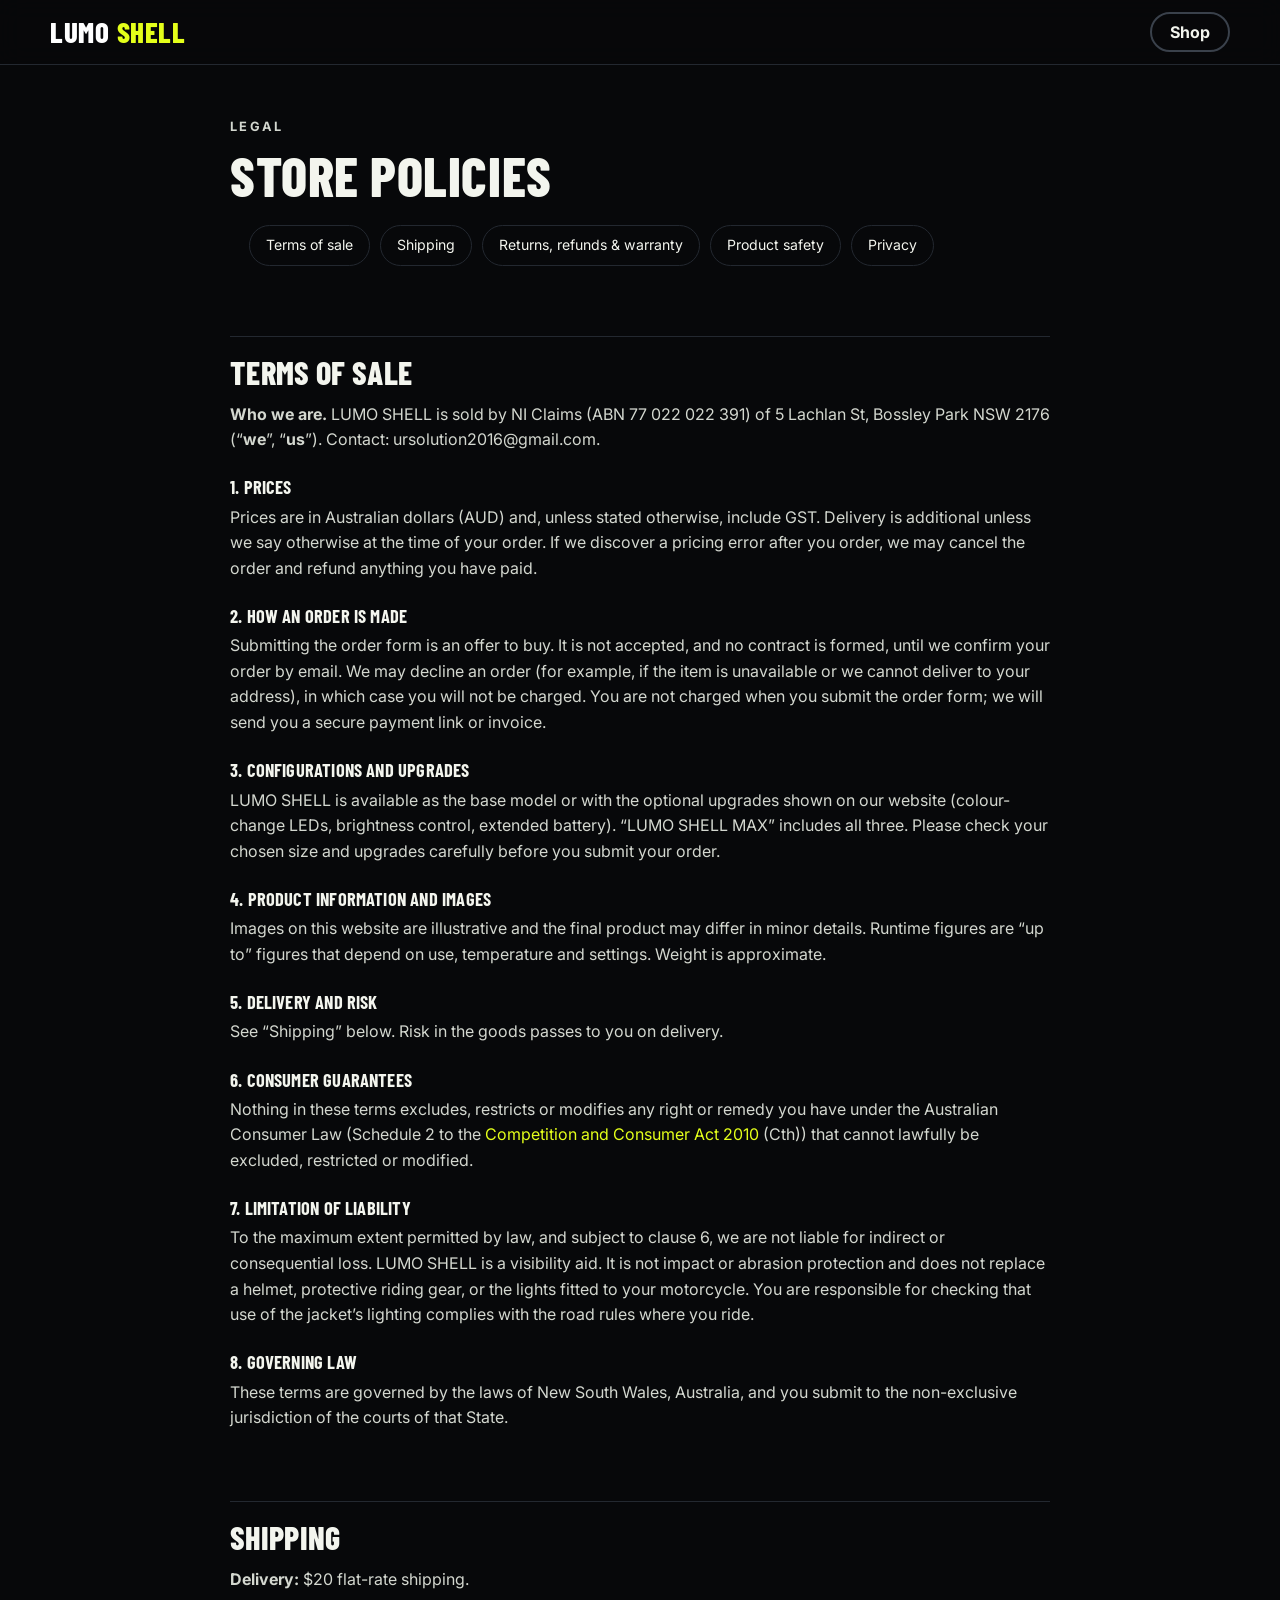
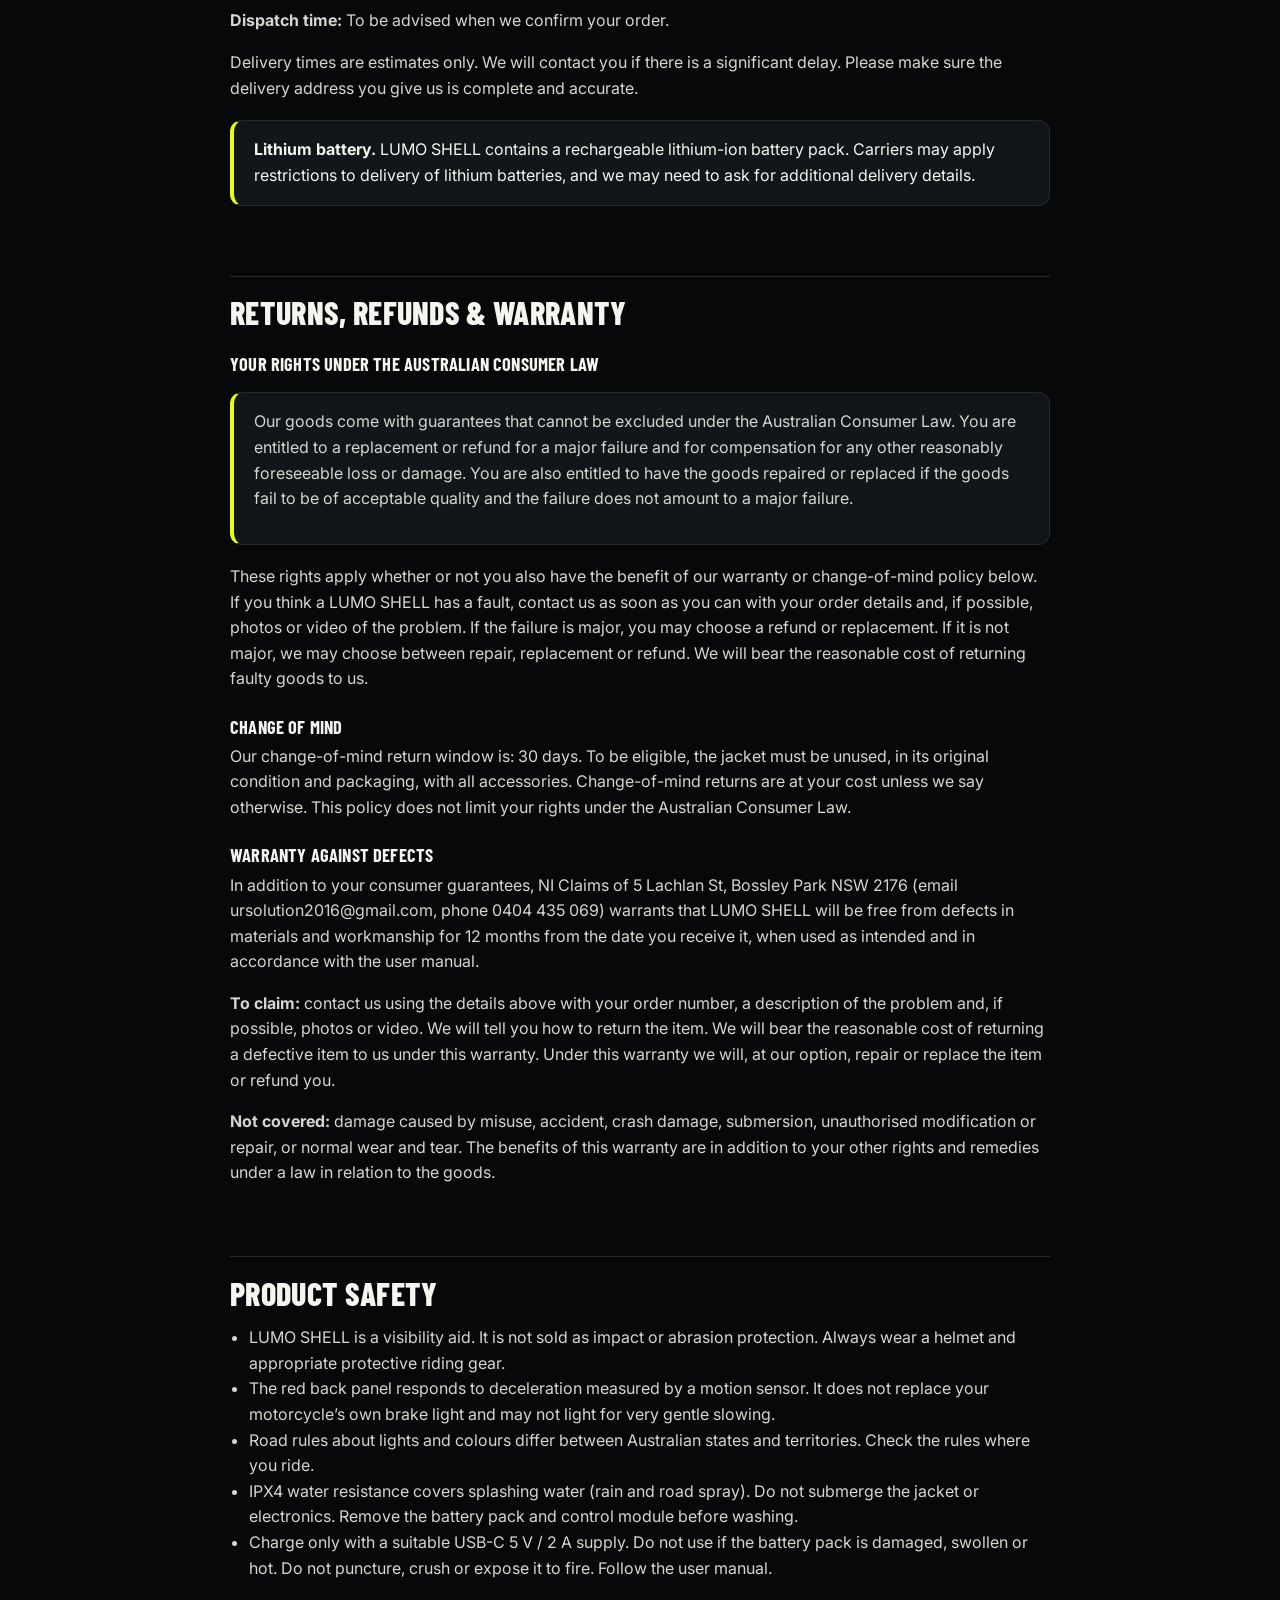
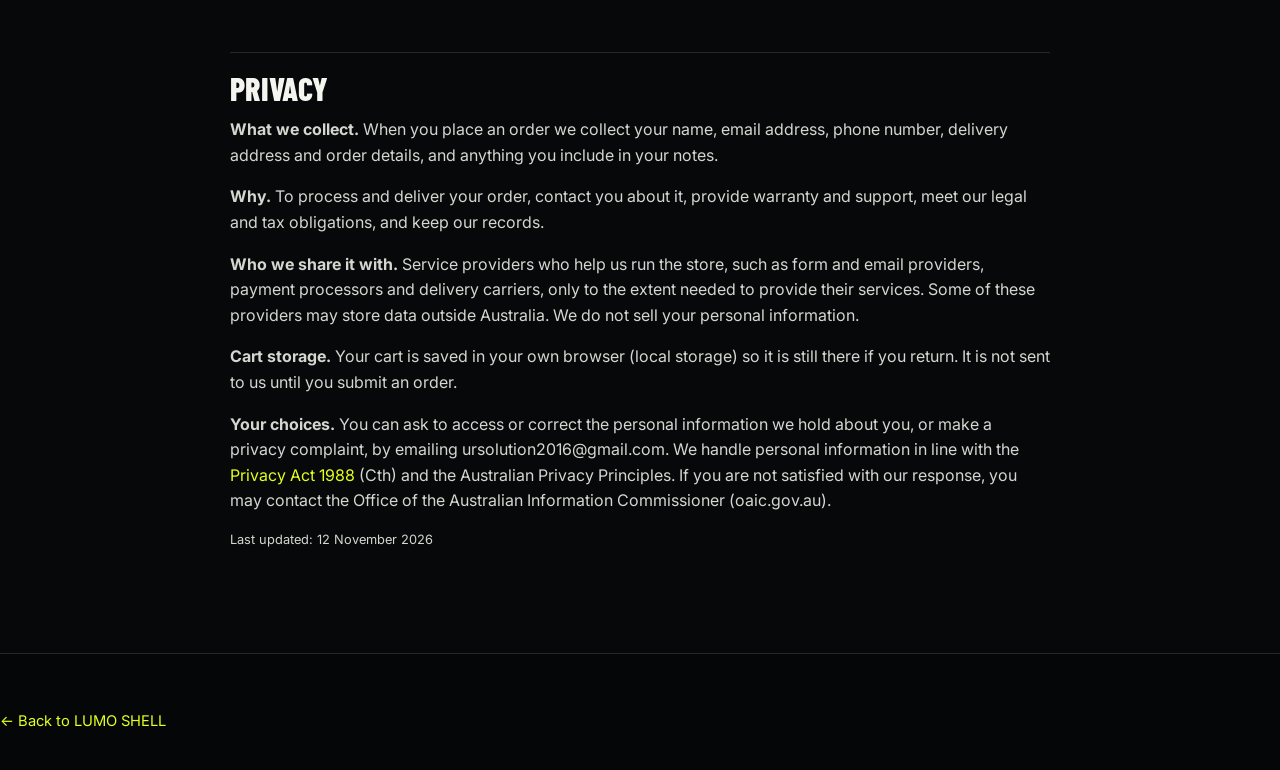
==== commit 18698870: "Add shipping rate and dispatch wording Co-Authored-By: Claude Fable 5.2 <noreply@anthropic.com> Clau" ====
--- a/policies.html
+++ b/policies.html
@@ -73,7 +73,7 @@
     <!-- SHIPPING ----------------------------------------------------- -->
     <h2 id="shipping">Shipping</h2>
     <p><strong>Delivery:</strong> <span data-cfg="shippingInfo"></span></p>
-    <p><strong>Dispatch time:</strong> <span data-cfg="dispatchTime"></span> after we confirm your order and payment is received.</p>
+    <p><strong>Dispatch time:</strong> <span data-cfg="dispatchTime"></span>.</p>
     <p>Delivery times are estimates only. We will contact you if there is a significant delay. Please make sure the delivery address you give us is complete and accurate.</p>
     <div class="callout"><strong>Lithium battery.</strong> LUMO SHELL contains a rechargeable lithium-ion battery pack. Carriers may apply restrictions to delivery of lithium batteries, and we may need to ask for additional delivery details.</div>
 
